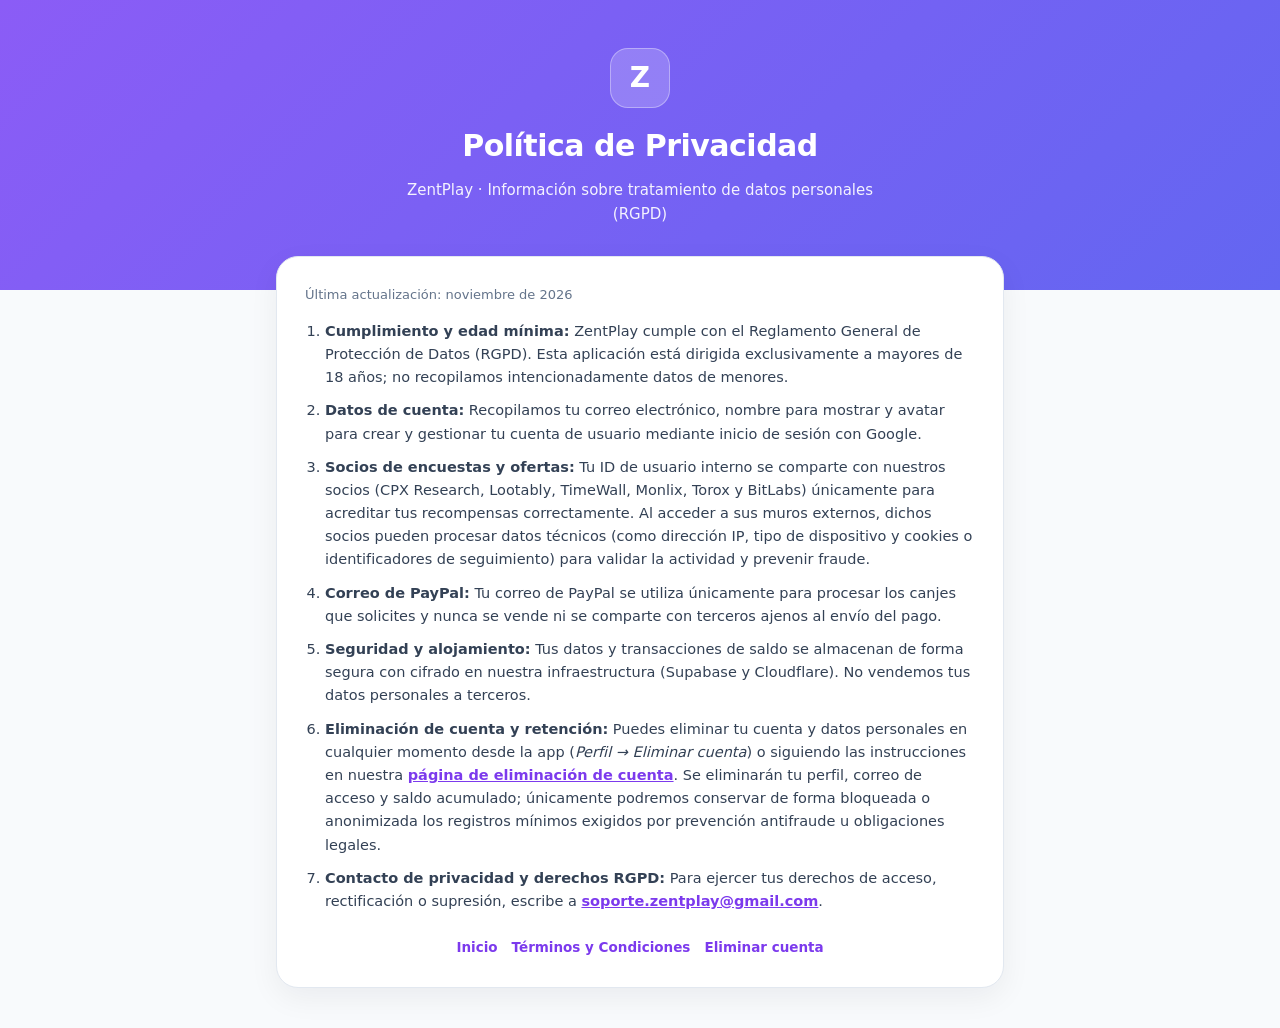
==== privacy.html @ 86f15fca "Create privacy.html" ====
<!doctype html>
<html lang="es">
<head>
  <meta charset="UTF-8" />
  <meta name="viewport" content="width=device-width, initial-scale=1.0" />
  <title>Política de Privacidad — ZentPlay</title>
  <link rel="stylesheet" href="style.css" />
</head>
<body>
  <header class="hero">
    <div class="logo">Z</div>
    <h1>Política de Privacidad</h1>
    <p>ZentPlay · Información sobre tratamiento de datos personales (RGPD)</p>
  </header>

  <main class="container">
    <section class="card">
      <p class="note" style="margin-top: 0; margin-bottom: 14px;">Última actualización: noviembre de 2026</p>
      <ol>
        <li><strong>Cumplimiento y edad mínima:</strong> ZentPlay cumple con el Reglamento General de Protección de Datos (RGPD). Esta aplicación está dirigida exclusivamente a mayores de 18 años; no recopilamos intencionadamente datos de menores.</li>
        <li><strong>Datos de cuenta:</strong> Recopilamos tu correo electrónico, nombre para mostrar y avatar para crear y gestionar tu cuenta de usuario mediante inicio de sesión con Google.</li>
        <li><strong>Socios de encuestas y ofertas:</strong> Tu ID de usuario interno se comparte con nuestros socios (CPX Research, Lootably, TimeWall, Monlix, Torox y BitLabs) únicamente para acreditar tus recompensas correctamente. Al acceder a sus muros externos, dichos socios pueden procesar datos técnicos (como dirección IP, tipo de dispositivo y cookies o identificadores de seguimiento) para validar la actividad y prevenir fraude.</li>
        <li><strong>Correo de PayPal:</strong> Tu correo de PayPal se utiliza únicamente para procesar los canjes que solicites y nunca se vende ni se comparte con terceros ajenos al envío del pago.</li>
        <li><strong>Seguridad y alojamiento:</strong> Tus datos y transacciones de saldo se almacenan de forma segura con cifrado en nuestra infraestructura (Supabase y Cloudflare). No vendemos tus datos personales a terceros.</li>
        <li><strong>Eliminación de cuenta y retención:</strong> Puedes eliminar tu cuenta y datos personales en cualquier momento desde la app (<em>Perfil → Eliminar cuenta</em>) o siguiendo las instrucciones en nuestra <a href="delete-account.html" style="color: #7c3aed; font-weight: 600;">página de eliminación de cuenta</a>. Se eliminarán tu perfil, correo de acceso y saldo acumulado; únicamente podremos conservar de forma bloqueada o anonimizada los registros mínimos exigidos por prevención antifraude u obligaciones legales.</li>
        <li><strong>Contacto de privacidad y derechos RGPD:</strong> Para ejercer tus derechos de acceso, rectificación o supresión, escribe a <a href="mailto:soporte.zentplay@gmail.com" style="color: #7c3aed; font-weight: 600;">soporte.zentplay@gmail.com</a>.</li>
      </ol>

      <div class="nav-links">
        <a href="index.html">Inicio</a>
        <a href="terms.html">Términos y Condiciones</a>
        <a href="delete-account.html">Eliminar cuenta</a>
      </div>
    </section>
  </main>
</body>
</html>
---- style.css ----
:root {
  --bg: #f8fafc;
  --card: #ffffff;
  --text: #0f172a;
  --muted: #64748b;
  --border: #e2e8f0;
  --primary: #7c3aed;
  --primary-soft: #f3e8ff;
}

* { box-sizing: border-box; margin: 0; padding: 0; }

body {
  font-family: system-ui, -apple-system, 'Segoe UI', Roboto, sans-serif;
  background: var(--bg);
  color: var(--text);
  line-height: 1.6;
}

.hero {
  background: linear-gradient(135deg, #8b5cf6, #6366f1);
  color: #fff;
  padding: 48px 20px 64px;
  text-align: center;
}

.logo {
  width: 60px;
  height: 60px;
  margin: 0 auto 14px;
  border-radius: 18px;
  background: rgba(255, 255, 255, 0.2);
  border: 1px solid rgba(255, 255, 255, 0.35);
  display: flex;
  align-items: center;
  justify-content: center;
  font-size: 28px;
  font-weight: 800;
}

.hero h1 { font-size: 30px; font-weight: 800; letter-spacing: -0.5px; }
.hero p { max-width: 520px; margin: 8px auto 0; opacity: 0.92; font-size: 15px; }

.container {
  max-width: 760px;
  margin: -34px auto 40px;
  padding: 0 16px;
}

.card {
  background: var(--card);
  border: 1px solid var(--border);
  border-radius: 22px;
  padding: 28px;
  box-shadow: 0 10px 30px rgba(15, 23, 42, 0.06);
}

.grid {
  display: grid;
  grid-template-columns: repeat(auto-fit, minmax(200px, 1fr));
  gap: 14px;
  margin: 22px 0;
}

.box {
  background: #f8fafc;
  border: 1px solid var(--border);
  border-radius: 16px;
  padding: 16px;
}

.box h3 { font-size: 15px; margin-bottom: 6px; color: var(--text); }
.box p { font-size: 13.5px; color: var(--muted); }

.badge {
  display: inline-block;
  background: var(--primary-soft);
  color: var(--primary);
  font-weight: 700;
  font-size: 12px;
  padding: 5px 12px;
  border-radius: 999px;
  margin-bottom: 14px;
}

.btn {
  display: inline-block;
  background: var(--primary);
  color: #fff;
  text-decoration: none;
  font-weight: 700;
  font-size: 14px;
  padding: 12px 20px;
  border-radius: 14px;
  margin-top: 8px;
}

h2 { font-size: 20px; margin-bottom: 14px; }
ul, ol { padding-left: 20px; margin: 12px 0; }
li { margin-bottom: 10px; font-size: 14.5px; color: #334155; }
p.note { font-size: 13px; color: var(--muted); margin-top: 14px; }

.nav-links {
  display: flex;
  flex-wrap: wrap;
  justify-content: center;
  gap: 14px;
  margin-top: 24px;
  font-size: 13.5px;
}

.nav-links a {
  color: var(--primary);
  text-decoration: none;
  font-weight: 600;
}

.nav-links a:hover { text-decoration: underline; }

footer {
  text-align: center;
  font-size: 12.5px;
  color: var(--muted);
  margin-top: 24px;
  padding: 0 12px;
}
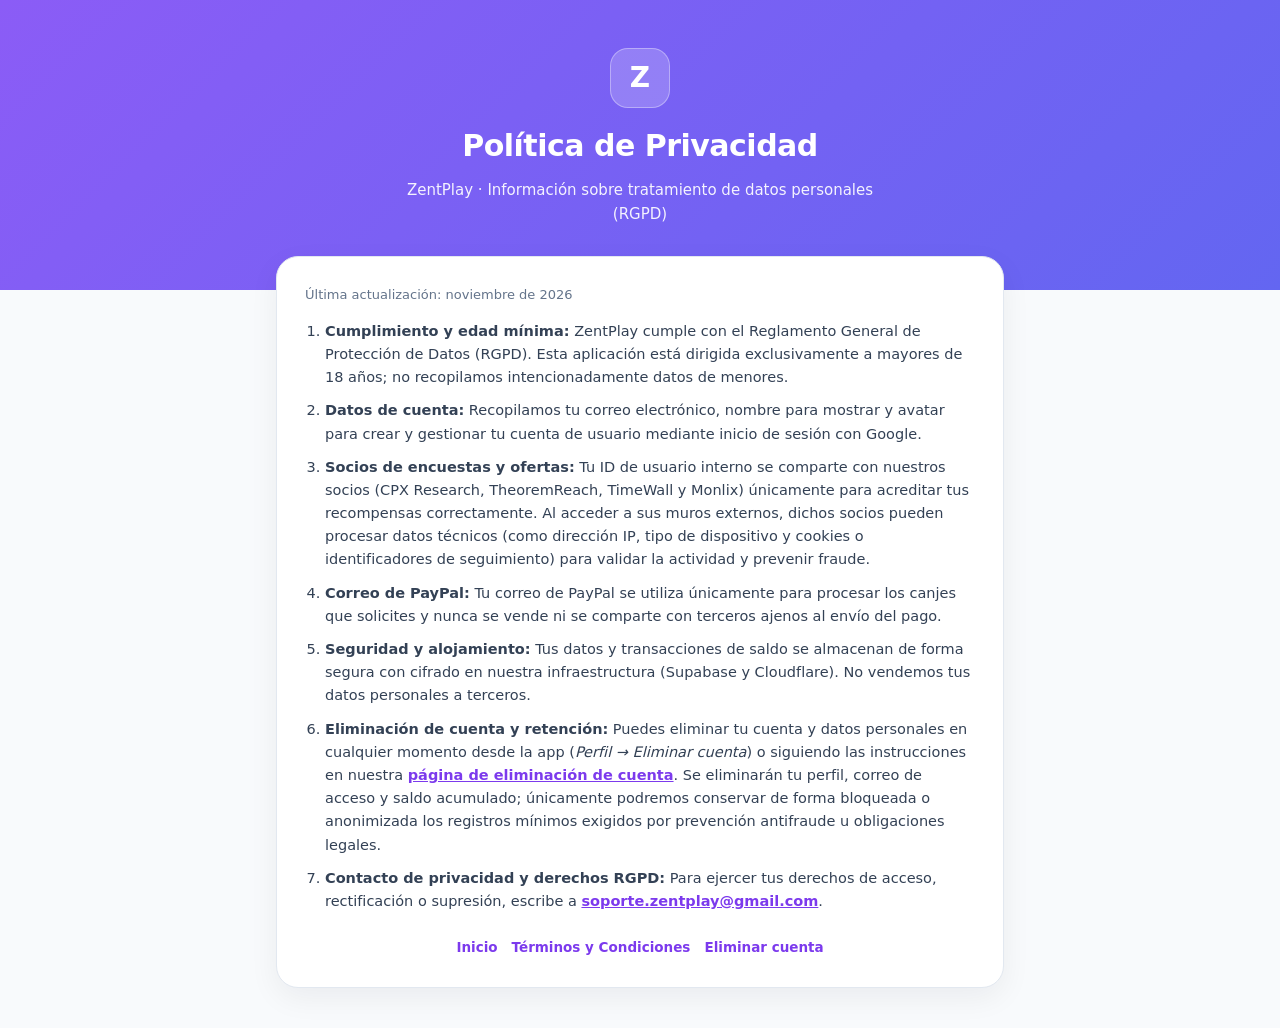
==== commit ee5bbf1c: "Update privacy.html" ====
--- a/privacy.html
+++ b/privacy.html
@@ -19,7 +19,7 @@
       <ol>
         <li><strong>Cumplimiento y edad mínima:</strong> ZentPlay cumple con el Reglamento General de Protección de Datos (RGPD). Esta aplicación está dirigida exclusivamente a mayores de 18 años; no recopilamos intencionadamente datos de menores.</li>
         <li><strong>Datos de cuenta:</strong> Recopilamos tu correo electrónico, nombre para mostrar y avatar para crear y gestionar tu cuenta de usuario mediante inicio de sesión con Google.</li>
-        <li><strong>Socios de encuestas y ofertas:</strong> Tu ID de usuario interno se comparte con nuestros socios (CPX Research, Lootably, TimeWall, Monlix, Torox y BitLabs) únicamente para acreditar tus recompensas correctamente. Al acceder a sus muros externos, dichos socios pueden procesar datos técnicos (como dirección IP, tipo de dispositivo y cookies o identificadores de seguimiento) para validar la actividad y prevenir fraude.</li>
+        <li><strong>Socios de encuestas y ofertas:</strong> Tu ID de usuario interno se comparte con nuestros socios (CPX Research, TheoremReach, TimeWall y Monlix) únicamente para acreditar tus recompensas correctamente. Al acceder a sus muros externos, dichos socios pueden procesar datos técnicos (como dirección IP, tipo de dispositivo y cookies o identificadores de seguimiento) para validar la actividad y prevenir fraude.</li>
         <li><strong>Correo de PayPal:</strong> Tu correo de PayPal se utiliza únicamente para procesar los canjes que solicites y nunca se vende ni se comparte con terceros ajenos al envío del pago.</li>
         <li><strong>Seguridad y alojamiento:</strong> Tus datos y transacciones de saldo se almacenan de forma segura con cifrado en nuestra infraestructura (Supabase y Cloudflare). No vendemos tus datos personales a terceros.</li>
         <li><strong>Eliminación de cuenta y retención:</strong> Puedes eliminar tu cuenta y datos personales en cualquier momento desde la app (<em>Perfil → Eliminar cuenta</em>) o siguiendo las instrucciones en nuestra <a href="delete-account.html" style="color: #7c3aed; font-weight: 600;">página de eliminación de cuenta</a>. Se eliminarán tu perfil, correo de acceso y saldo acumulado; únicamente podremos conservar de forma bloqueada o anonimizada los registros mínimos exigidos por prevención antifraude u obligaciones legales.</li>
